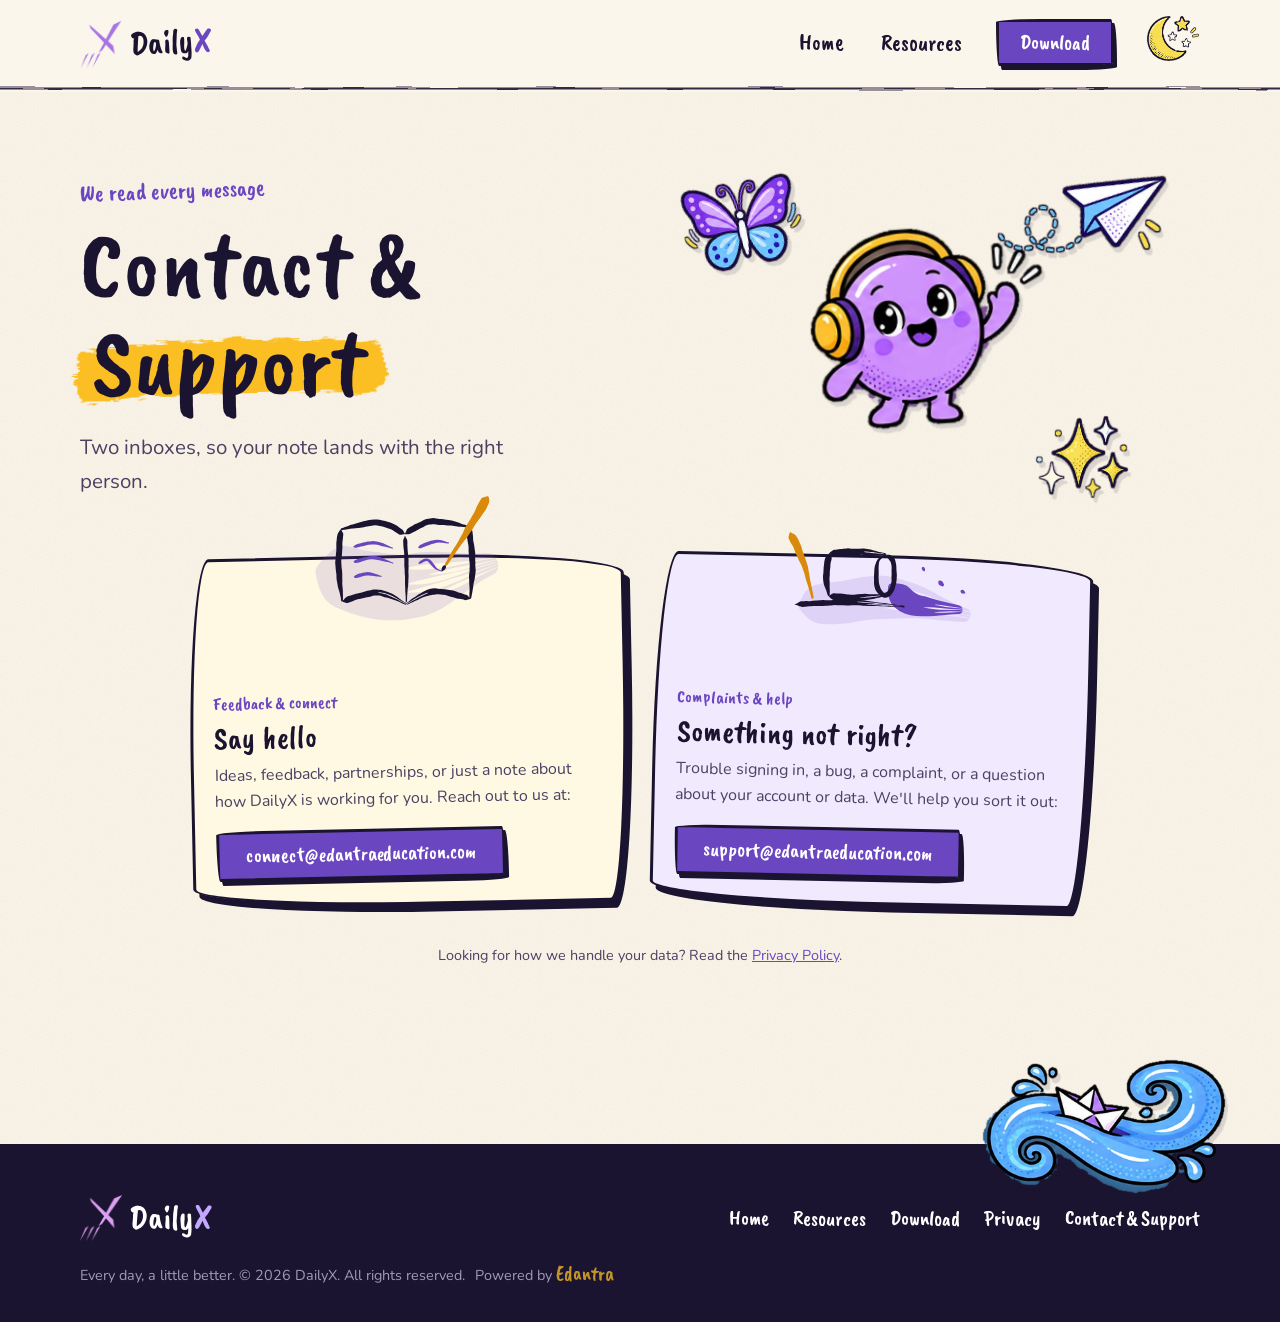
==== contact.html @ b2f6620f "Merge contact and support into one page, remove the email strip Add contact.html with feedback/conne" ====
<!DOCTYPE html>
<html lang="en">
<head>
  <meta charset="UTF-8" />
  <meta name="viewport" content="width=device-width, initial-scale=1.0" />
  <title>Contact &amp; Support | DailyX</title>
  <meta name="description" content="Reach the DailyX team: feedback and hellos at connect@edantraeducation.com, complaints and help at support@edantraeducation.com." />
  <link rel="canonical" href="https://dailyx.edantraeducation.com/contact.html" />
  <meta property="og:type" content="website" />
  <meta property="og:site_name" content="DailyX" />
  <meta property="og:title" content="Contact &amp; Support | DailyX" />
  <meta property="og:description" content="Reach the DailyX team: feedback and hellos at connect@edantraeducation.com, complaints and help at support@edantraeducation.com." />
  <meta property="og:url" content="https://dailyx.edantraeducation.com/contact.html" />
  <meta property="og:image" content="https://dailyx.edantraeducation.com/assets/art/girl.webp" />
  <meta name="theme-color" content="#6b46c1" />
  <link rel="icon" href="assets/favicon.png" />
  <link rel="preconnect" href="https://fonts.googleapis.com" />
  <link rel="preconnect" href="https://fonts.gstatic.com" crossorigin />
  <link href="https://fonts.googleapis.com/css2?family=Caveat+Brush&family=Nunito:wght@400;600;700;800&family=Poppins:wght@400;500;600;700&display=swap" rel="stylesheet" />
  <link rel="stylesheet" href="assets/site.css" />
  <script>document.documentElement.classList.add('js');try{if(localStorage.getItem('dailyx-theme')==='night')document.documentElement.setAttribute('data-theme','night')}catch(e){}</script>
</head>
<body data-paint>
  <header class="site-header">
    <div class="wrap">
      <a class="brand" href="index.html" aria-label="DailyX home"><img src="assets/logo-mark.png" alt="" /><span>Daily<b>X</b></span></a>
      <nav class="site-nav" aria-label="Main">
        <ul>
          <li><a href="index.html">Home</a></li>
          <li><a href="resources.html">Resources</a></li>
          <li><a class="btn small" href="download.html">Download</a></li>
        </ul>
      </nav>
    </div>
  </header>

  <main>
    <section class="page-hero" style="padding-bottom:1rem">
      <div class="wrap">
        <div class="copy">
          <span class="eyebrow">We read every message</span>
          <h1 class="paint in">Contact &amp; <span class="swash">Support</span></h1>
          <p class="lede" style="margin-top:1.2rem;max-width:40ch">Two inboxes, so your note lands with the right person.</p>
        </div>
        <div class="scene" aria-hidden="true" style="max-width:440px;aspect-ratio:1/0.72">
          <img class="sticker float" src="assets/art/mascot.webp" alt="" style="left:22%;top:14%;width:56%;--r:-4deg;--d:6s" />
          <img class="sticker float" src="assets/art/plane.webp" alt="" style="right:-4%;top:-4%;width:38%;--r:6deg;--d:7s;--delay:-2s" />
          <img class="sticker sway" src="assets/art/butterfly.webp" alt="" style="left:-4%;top:0%;width:28%;--r:-12deg;--d:3.2s" />
          <img class="sticker spin-slow" src="assets/art/sparkles.webp" alt="" style="right:4%;bottom:-2%;width:22%" />
        </div>
      </div>
    </section>

    <section class="section" style="padding-top:2.5rem">
      <div class="wrap">
        <div class="cards" style="grid-template-columns:repeat(2,minmax(0,1fr));max-width:900px;margin-inline:auto">
          <article class="card reveal" style="--tilt:-1.2deg;padding-top:8rem;margin-top:0">
            <div class="art-brush" data-brush="journal"></div>
            <span class="tag">Feedback &amp; connect</span>
            <h3>Say hello</h3>
            <p>Ideas, feedback, partnerships, or just a note about how DailyX is working for you. Reach out to us at:</p>
            <p style="margin-top:1rem"><a class="btn small" href="mailto:connect@edantraeducation.com">connect@edantraeducation.com</a></p>
          </article>
          <article class="card reveal" style="--tilt:1.2deg;--stagger:.1s;padding-top:8rem;margin-top:0">
            <div class="art-brush" data-brush="oops"></div>
            <span class="tag">Complaints &amp; help</span>
            <h3>Something not right?</h3>
            <p>Trouble signing in, a bug, a complaint, or a question about your account or data. We'll help you sort it out:</p>
            <p style="margin-top:1rem"><a class="btn small" href="mailto:support@edantraeducation.com">support@edantraeducation.com</a></p>
          </article>
        </div>
        <p class="sample" style="margin-top:2.4rem">Looking for how we handle your data? Read the <a href="privacy.html">Privacy Policy</a>.</p>
      </div>
    </section>
  </main>

  <footer class="site-footer" style="margin-top:5rem">
    <img class="sticker float" src="assets/art/river.webp" alt="" />
    <div class="wrap">
      <a class="brand" href="index.html" aria-label="DailyX home"><img src="assets/logo-mark.png" alt="" /><span>Daily<b>X</b></span></a>
      <nav aria-label="Footer">
        <a href="index.html">Home</a>
        <a href="resources.html">Resources</a>
        <a href="download.html">Download</a>
        <a href="privacy.html">Privacy</a>
        <a href="contact.html" aria-current="page">Contact &amp; Support</a>
      </nav>
      <small>Every day, a little better. &copy; 2026 DailyX. All rights reserved. <span class="powered">Powered by <a href="https://edantraeducation.com" target="_blank" rel="noopener">Edantra</a></span></small>
    </div>
  </footer>

  <script src="assets/brush.js"></script>
  <script src="assets/site.js"></script>
</body>
</html>
---- assets/site.css ----
/* DailyX — illustrated site styles */
:root {
  --paper: #fbf6ec;
  --paper-deep: #f3ead8;
  --card: #fffdf8;
  --ink: #1b1430;
  --text: #1b1430;
  --soft: #4a4263;
  --accent: #6b46c1;
  --tint: #f3ead8;
  --line: #1b1430;
  --purple: #6b46c1;
  --violet: #8b5cf6;
  --lilac: #dccdff;
  --amber: #fbbf24;
  --sky: #8fd0fb;
  --leaf: #8ed968;
  --brush: 'Caveat Brush', 'Segoe Print', 'Bradley Hand', cursive;
  --body: 'Nunito', system-ui, -apple-system, 'Segoe UI', sans-serif;
  --wobble: 255px 18px 225px 18px / 18px 225px 18px 255px;
  --wobble-2: 22px 210px 20px 235px / 215px 22px 240px 20px;
}

* { box-sizing: border-box; margin: 0; padding: 0; }
html { scroll-behavior: smooth; overflow-x: clip; }

body {
  font-family: var(--body);
  font-size: 1.0625rem;
  line-height: 1.65;
  color: var(--text);
  background-color: var(--paper);
  transition: background-color .5s ease, color .5s ease;
  /* paper grain */
  background-image: url("data:image/svg+xml,%3Csvg xmlns='http://www.w3.org/2000/svg' width='240' height='240'%3E%3Cfilter id='n'%3E%3CfeTurbulence type='fractalNoise' baseFrequency='.9' numOctaves='2' stitchTiles='stitch'/%3E%3CfeColorMatrix values='0 0 0 0 .35 0 0 0 0 .25 0 0 0 0 .1 0 0 0 .09 0'/%3E%3C/filter%3E%3Crect width='240' height='240' filter='url(%23n)'/%3E%3C/svg%3E");
  overflow-x: clip;
}

img, video { max-width: 100%; display: block; }
a { color: var(--accent); }

.wrap { width: min(1120px, 100% - 2.5rem); margin-inline: auto; }

/* ---------- brush lettering ---------- */
h1, h2, h3, .brush {
  font-family: var(--brush);
  font-weight: 400;
  line-height: 1.02;
  letter-spacing: 0.005em;
  color: var(--text);
}
h1 { font-size: clamp(3rem, 8.2vw, 6rem); }
h2 { font-size: clamp(2.3rem, 5.4vw, 3.9rem); }
h3 { font-size: clamp(1.6rem, 2.6vw, 2rem); line-height: 1.1; }

/* a painted swash behind a word */
.swash {
  position: relative;
  display: inline-block;
  white-space: nowrap;
  z-index: 0;
  padding: 0 0.12em;
}
.swash::before {
  content: '';
  position: absolute;
  z-index: -1;
  left: -0.14em; right: -0.14em;
  top: 0.16em; bottom: -0.04em;
  background: var(--swash, var(--amber));
  --m: url("data:image/svg+xml,%3Csvg xmlns='http://www.w3.org/2000/svg' viewBox='0 0 400 110' preserveAspectRatio='none'%3E%3Cfilter id='r' x='-5%25' y='-20%25' width='110%25' height='140%25'%3E%3CfeTurbulence type='fractalNoise' baseFrequency='.035 .22' numOctaves='3' seed='4'/%3E%3CfeDisplacementMap in='SourceGraphic' scale='15'/%3E%3C/filter%3E%3Cpath filter='url(%23r)' d='M16 30 C100 14 260 12 386 24 L392 50 L396 60 L384 90 C270 80 110 84 18 96 L8 62 L12 56Z'/%3E%3C/svg%3E");
  -webkit-mask: var(--m) center / 100% 100% no-repeat;
  mask: var(--m) center / 100% 100% no-repeat;
  transform: rotate(-1.2deg);
}
.swash.lilac { --swash: #cdb6ff; }
.swash.sky { --swash: var(--sky); }
.swash.leaf { --swash: var(--leaf); }

/* a painted underline */
.stroke {
  position: relative;
  display: inline-block;
  white-space: nowrap;
}
.stroke::after {
  content: '';
  position: absolute;
  left: -3%; right: -3%;
  bottom: -0.16em;
  height: 0.2em;
  background: var(--accent);
  -webkit-mask: url("data:image/svg+xml,%3Csvg xmlns='http://www.w3.org/2000/svg' viewBox='0 0 64 8' preserveAspectRatio='none'%3E%3Cpath fill-rule='evenodd' d='M2 4.4Q2 4.8 3 5.3Q3.9 5.8 5.2 6.2Q6.4 6.6 7.8 6.4Q9.2 6.1 10.8 6.1Q12.4 6.1 14.1 6.1Q15.7 6.2 17.3 6.1Q18.9 5.9 20.5 6Q22 6.1 23.3 6Q24.6 5.9 25.9 5.8Q27.3 5.7 28.7 5.9Q30.1 6.1 31.5 6.1Q32.9 6.2 34.3 6.3Q35.8 6.5 37.2 6.6Q38.6 6.8 39.9 6.7Q41.3 6.6 42.7 6.5Q44 6.4 45.5 6.2Q47 6.1 48.5 5.9Q50 5.6 51.5 5.5Q53 5.5 54.4 5.3Q55.8 5.1 57.1 5Q58.4 4.8 59.4 4.7Q60.5 4.6 61.3 4.5Q62.1 4.4 62 3.5Q61.9 2.7 61.1 2.8Q60.3 2.9 59.3 2.9Q58.2 3 56.9 3Q55.7 3.1 54.3 3.2Q52.9 3.3 51.4 3.2Q49.9 3.1 48.4 3.1Q46.9 3 45.5 2.9Q44 2.8 42.8 2.5Q41.5 2.3 40.2 2.2Q38.9 2.2 37.5 2.1Q36.1 2 34.7 1.8Q33.3 1.5 31.9 1.4Q30.5 1.4 29 1.1Q27.6 0.8 26.2 0.6Q24.8 0.4 23.4 0.5Q22 0.5 20.4 0.5Q18.8 0.5 17.1 0.7Q15.4 0.9 13.8 1.1Q12.1 1.3 10.5 1.3Q8.9 1.3 7.4 1.4Q6 1.5 4.8 2.1Q3.7 2.6 2.8 3.3Q2 4 2 4.4ZM33.2 3Q33.2 3.3 34.6 3.5Q36 3.7 37.4 3.8Q38.8 4 40.1 4.1Q41.4 4.3 42.7 4.3Q44 4.4 45.5 4.4Q46.9 4.4 48.4 4.3Q49.9 4.3 51.4 4.2Q52.9 4.1 54.3 4.1Q55.7 4 57 3.9Q58.3 3.8 59.3 3.8Q60.4 3.7 60.4 3.4Q60.4 3.2 59.3 3.3Q58.2 3.3 57 3.4Q55.7 3.5 54.3 3.6Q52.9 3.6 51.4 3.7Q49.9 3.7 48.4 3.7Q46.9 3.7 45.5 3.7Q44 3.6 42.7 3.5Q41.5 3.4 40.1 3.3Q38.8 3.2 37.4 3.1Q36 3 34.6 2.9Q33.2 2.8 33.2 3ZM30.2 4.5Q30.2 4.8 31.6 4.9Q33 5 34.4 5.2Q35.9 5.3 37.3 5.4Q38.7 5.5 40 5.6Q41.4 5.6 42.7 5.6Q44 5.6 45.5 5.5Q47 5.4 48.5 5.3Q50 5.2 51.5 5.1Q53 4.9 54.4 4.8Q55.8 4.7 57.1 4.6Q58.3 4.4 59.4 4.3Q60.4 4.2 60.4 4Q60.4 3.7 59.3 3.8Q58.3 3.9 57 4.1Q55.8 4.2 54.4 4.3Q52.9 4.4 51.5 4.6Q50 4.7 48.5 4.7Q46.9 4.8 45.5 4.8Q44 4.8 42.7 4.8Q41.4 4.8 40.1 4.7Q38.7 4.7 37.3 4.6Q35.9 4.5 34.5 4.5Q33.1 4.4 31.7 4.3Q30.2 4.3 30.2 4.5Z'/%3E%3C/svg%3E") center / 100% 100% no-repeat;
  mask: url("data:image/svg+xml,%3Csvg xmlns='http://www.w3.org/2000/svg' viewBox='0 0 64 8' preserveAspectRatio='none'%3E%3Cpath fill-rule='evenodd' d='M2 4.4Q2 4.8 3 5.3Q3.9 5.8 5.2 6.2Q6.4 6.6 7.8 6.4Q9.2 6.1 10.8 6.1Q12.4 6.1 14.1 6.1Q15.7 6.2 17.3 6.1Q18.9 5.9 20.5 6Q22 6.1 23.3 6Q24.6 5.9 25.9 5.8Q27.3 5.7 28.7 5.9Q30.1 6.1 31.5 6.1Q32.9 6.2 34.3 6.3Q35.8 6.5 37.2 6.6Q38.6 6.8 39.9 6.7Q41.3 6.6 42.7 6.5Q44 6.4 45.5 6.2Q47 6.1 48.5 5.9Q50 5.6 51.5 5.5Q53 5.5 54.4 5.3Q55.8 5.1 57.1 5Q58.4 4.8 59.4 4.7Q60.5 4.6 61.3 4.5Q62.1 4.4 62 3.5Q61.9 2.7 61.1 2.8Q60.3 2.9 59.3 2.9Q58.2 3 56.9 3Q55.7 3.1 54.3 3.2Q52.9 3.3 51.4 3.2Q49.9 3.1 48.4 3.1Q46.9 3 45.5 2.9Q44 2.8 42.8 2.5Q41.5 2.3 40.2 2.2Q38.9 2.2 37.5 2.1Q36.1 2 34.7 1.8Q33.3 1.5 31.9 1.4Q30.5 1.4 29 1.1Q27.6 0.8 26.2 0.6Q24.8 0.4 23.4 0.5Q22 0.5 20.4 0.5Q18.8 0.5 17.1 0.7Q15.4 0.9 13.8 1.1Q12.1 1.3 10.5 1.3Q8.9 1.3 7.4 1.4Q6 1.5 4.8 2.1Q3.7 2.6 2.8 3.3Q2 4 2 4.4ZM33.2 3Q33.2 3.3 34.6 3.5Q36 3.7 37.4 3.8Q38.8 4 40.1 4.1Q41.4 4.3 42.7 4.3Q44 4.4 45.5 4.4Q46.9 4.4 48.4 4.3Q49.9 4.3 51.4 4.2Q52.9 4.1 54.3 4.1Q55.7 4 57 3.9Q58.3 3.8 59.3 3.8Q60.4 3.7 60.4 3.4Q60.4 3.2 59.3 3.3Q58.2 3.3 57 3.4Q55.7 3.5 54.3 3.6Q52.9 3.6 51.4 3.7Q49.9 3.7 48.4 3.7Q46.9 3.7 45.5 3.7Q44 3.6 42.7 3.5Q41.5 3.4 40.1 3.3Q38.8 3.2 37.4 3.1Q36 3 34.6 2.9Q33.2 2.8 33.2 3ZM30.2 4.5Q30.2 4.8 31.6 4.9Q33 5 34.4 5.2Q35.9 5.3 37.3 5.4Q38.7 5.5 40 5.6Q41.4 5.6 42.7 5.6Q44 5.6 45.5 5.5Q47 5.4 48.5 5.3Q50 5.2 51.5 5.1Q53 4.9 54.4 4.8Q55.8 4.7 57.1 4.6Q58.3 4.4 59.4 4.3Q60.4 4.2 60.4 4Q60.4 3.7 59.3 3.8Q58.3 3.9 57 4.1Q55.8 4.2 54.4 4.3Q52.9 4.4 51.5 4.6Q50 4.7 48.5 4.7Q46.9 4.8 45.5 4.8Q44 4.8 42.7 4.8Q41.4 4.8 40.1 4.7Q38.7 4.7 37.3 4.6Q35.9 4.5 34.5 4.5Q33.1 4.4 31.7 4.3Q30.2 4.3 30.2 4.5Z'/%3E%3C/svg%3E") center / 100% 100% no-repeat;
}

.eyebrow {
  font-family: var(--brush);
  font-size: 1.45rem;
  color: var(--accent);
  display: inline-block;
  transform: rotate(-2deg);
  margin-bottom: 0.35rem;
}
.lede { font-size: clamp(1.1rem, 1.6vw, 1.3rem); color: var(--soft); max-width: 34ch; }

/* ---------- header ---------- */
.site-header {
  position: sticky; top: 0; z-index: 50;
  background: color-mix(in srgb, var(--paper) 88%, transparent);
  backdrop-filter: blur(8px);
  -webkit-backdrop-filter: blur(8px);
}
.site-header .wrap {
  display: flex; align-items: center; justify-content: space-between;
  padding-block: 0.7rem;
  gap: 1rem;
}
.site-header::after {
  content: ''; display: block; height: 7px;
  background: var(--line);
  -webkit-mask: url("data:image/svg+xml,%3Csvg xmlns='http://www.w3.org/2000/svg' viewBox='0 0 1200 14' preserveAspectRatio='none'%3E%3Cfilter id='r' x='0' y='-100%25' width='100%25' height='300%25'%3E%3CfeTurbulence type='fractalNoise' baseFrequency='.02 .4' numOctaves='2' seed='3'/%3E%3CfeDisplacementMap in='SourceGraphic' scale='6'/%3E%3C/filter%3E%3Cpath filter='url(%23r)' fill='%231b1430' d='M0 5 H1200 V9 H0Z'/%3E%3C/svg%3E") center / 100% 100% no-repeat;
  mask: url("data:image/svg+xml,%3Csvg xmlns='http://www.w3.org/2000/svg' viewBox='0 0 1200 14' preserveAspectRatio='none'%3E%3Cfilter id='r' x='0' y='-100%25' width='100%25' height='300%25'%3E%3CfeTurbulence type='fractalNoise' baseFrequency='.02 .4' numOctaves='2' seed='3'/%3E%3CfeDisplacementMap in='SourceGraphic' scale='6'/%3E%3C/filter%3E%3Cpath filter='url(%23r)' fill='%231b1430' d='M0 5 H1200 V9 H0Z'/%3E%3C/svg%3E") center / 100% 100% no-repeat;
  opacity: .9;
}
.logo-link { display: inline-block; transform: rotate(-2deg); transition: transform .25s; }
.logo-link:hover { transform: rotate(1deg) scale(1.04); }
.logo { height: 46px; width: auto; border: 2.5px solid var(--ink); border-radius: 14px; box-shadow: 3px 3px 0 var(--ink); background: #fff; }
.site-nav ul { list-style: none; display: flex; align-items: center; gap: clamp(0.9rem, 3vw, 2rem); }
.site-nav a {
  font-family: var(--brush); font-size: 1.45rem; color: var(--text); text-decoration: none;
  position: relative; padding: 0 0.1em;
}
.site-nav a.btn { color: #fff; padding: 0.45em 1em 0.5em; }
.site-nav a:not(.btn)::after {
  content: ''; position: absolute; left: 0; right: 0; bottom: -4px; height: 6px;
  background: var(--amber); border-radius: var(--wobble);
  transform: scaleX(0); transform-origin: left; transition: transform .25s ease;
}
.site-nav a:not(.btn):hover::after, .site-nav a[aria-current]::after { transform: scaleX(1); }

/* ---------- buttons ---------- */
.btn {
  display: inline-flex; align-items: center; gap: 0.5em;
  font-family: var(--brush); font-size: 1.6rem; line-height: 1;
  color: #fff; background: var(--purple);
  padding: 0.55em 1.25em 0.6em;
  border: 3px solid var(--ink);
  border-radius: var(--wobble);
  box-shadow: 5px 6px 0 var(--ink);
  text-decoration: none; cursor: pointer;
  transition: transform .15s ease, box-shadow .15s ease, background .2s;
}
.btn:hover { transform: translate(-2px, -3px) rotate(-1deg); box-shadow: 8px 10px 0 var(--ink); background: var(--violet); }
.btn:active { transform: translate(3px, 4px); box-shadow: 1px 1px 0 var(--ink); }
.btn.small { font-size: 1.3rem; box-shadow: 3px 4px 0 var(--ink); }
.btn.amber { background: var(--amber); color: var(--ink); }
.btn.amber:hover { background: #ffd052; }
.btn.ghost { background: var(--card); color: var(--ink); }
.btn.ghost:hover { background: var(--lilac); }
:focus-visible { outline: 3px dashed var(--purple); outline-offset: 4px; }

/* ---------- stickers ---------- */
.sticker {
  position: absolute;
  height: auto;
  pointer-events: none;
  user-select: none;
  filter: drop-shadow(3px 5px 0 rgba(27, 20, 48, .13));
  rotate: var(--r, 0deg);
}
.float { animation: float var(--d, 6s) ease-in-out var(--delay, 0s) infinite; }
.sway { animation: sway var(--d, 5s) ease-in-out var(--delay, 0s) infinite; transform-origin: 50% 100%; }
.drift { animation: drift var(--d, 9s) ease-in-out var(--delay, 0s) infinite; }
.spin-slow { animation: twinkle var(--d, 3.5s) ease-in-out var(--delay, 0s) infinite; }
@keyframes float { 0%, 100% { transform: translateY(0); } 50% { transform: translateY(-14px); } }
@keyframes sway { 0%, 100% { transform: rotate(-3deg); } 50% { transform: rotate(3deg); } }
@keyframes drift { 0%, 100% { transform: translate(0, 0); } 50% { transform: translate(18px, -8px); } }
@keyframes twinkle { 0%, 100% { transform: scale(1) rotate(0); } 50% { transform: scale(1.09) rotate(6deg); } }

/* ---------- hero ---------- */
.hero { padding: clamp(2rem, 6vw, 4.5rem) 0 clamp(2.5rem, 6vw, 5rem); position: relative; }
.hero .wrap { display: grid; grid-template-columns: 1.02fr 1fr; align-items: center; gap: 1.5rem; }
.hero h1 { margin-bottom: 1.1rem; }
.hero .lede { margin-bottom: 1.9rem; }
.hero-actions { display: flex; flex-wrap: wrap; gap: 1rem 1.2rem; align-items: center; }
.scene { position: relative; aspect-ratio: 1 / 0.94; width: 100%; max-width: 580px; margin-inline: auto; }
.scene .blob {
  position: absolute; inset: 9% 6% 8% 8%;
  background: var(--lilac);
  border: 3px solid var(--ink);
  border-radius: 58% 42% 55% 45% / 48% 56% 44% 52%;
  box-shadow: 8px 10px 0 var(--ink);
  rotate: -4deg;
}
.scene .blob::after {
  content: ''; position: absolute; inset: 0; border-radius: inherit;
  background-image: radial-gradient(rgba(107, 70, 193, .32) 1.6px, transparent 1.8px);
  background-size: 13px 13px;
  -webkit-mask-image: linear-gradient(135deg, transparent 45%, #000 100%);
  mask-image: linear-gradient(135deg, transparent 45%, #000 100%);
}

/* ---------- sections ---------- */
section { position: relative; }
.section { padding: clamp(3rem, 8vw, 6rem) 0; }
.section-head { text-align: center; margin-bottom: clamp(2rem, 5vw, 3.5rem); position: relative; }
.section-head p { color: var(--soft); max-width: 46ch; margin: 1rem auto 0; }

.tint { background: var(--tint); transition: background-color .5s ease; }
.torn-top, .torn-bottom { position: relative; }
.torn-top::before, .torn-bottom::after {
  content: ''; position: absolute; left: 0; right: 0; height: 26px; z-index: 2;
  background: var(--paper); transition: background-color .5s ease;
  -webkit-mask: url("data:image/svg+xml,%3Csvg xmlns='http://www.w3.org/2000/svg' viewBox='0 0 1200 26' preserveAspectRatio='none'%3E%3Cpath fill='%23fbf6ec' d='M0 0H1200V10C1150 22 1100 4 1040 14C980 24 930 6 870 13C800 22 760 5 690 15C620 25 570 7 500 14C430 22 380 4 310 13C240 23 190 8 120 15C70 20 30 9 0 14Z'/%3E%3C/svg%3E") center / 100% 100% no-repeat;
  mask: url("data:image/svg+xml,%3Csvg xmlns='http://www.w3.org/2000/svg' viewBox='0 0 1200 26' preserveAspectRatio='none'%3E%3Cpath fill='%23fbf6ec' d='M0 0H1200V10C1150 22 1100 4 1040 14C980 24 930 6 870 13C800 22 760 5 690 15C620 25 570 7 500 14C430 22 380 4 310 13C240 23 190 8 120 15C70 20 30 9 0 14Z'/%3E%3C/svg%3E") center / 100% 100% no-repeat;
}
.torn-top::before { top: -1px; }
.torn-bottom::after { bottom: -1px; transform: scaleY(-1); }

/* ---------- feature cards ---------- */
.cards { display: grid; grid-template-columns: repeat(4, 1fr); gap: 1.6rem; }
.card {
  background: var(--card);
  border: 3px solid var(--ink);
  border-radius: var(--wobble-2);
  box-shadow: 6px 7px 0 var(--ink);
  padding: 5.4rem 1.3rem 1.5rem;
  position: relative;
  margin-top: 4rem;
  rotate: var(--tilt, 0deg);
  transition: transform .25s ease, box-shadow .25s ease;
}
.card:hover { transform: translateY(-6px) rotate(calc(var(--tilt, 0deg) * -1)); box-shadow: 9px 12px 0 var(--ink); }
.card img.art {
  position: absolute; left: 50%; top: 0;
  width: min(170px, 72%); translate: -50% -48%;
  filter: drop-shadow(3px 5px 0 rgba(27, 20, 48, .14));
  transition: transform .3s cubic-bezier(.3, 1.6, .5, 1);
}
.card:hover img.art { transform: scale(1.1) rotate(-5deg); }
.card h3 { margin-bottom: 0.45rem; }
.card p { color: var(--soft); font-size: 1rem; }
.card:nth-child(1) { background: #fff8e3; }
.card:nth-child(2) { background: #f1eaff; }
.card:nth-child(3) { background: #e9f6ff; }
.card:nth-child(4) { background: #ecf9e4; }

/* ---------- taped frames ---------- */
.frame {
  position: relative;
  background: #fff;
  border: 3px solid var(--ink);
  border-radius: 18px 26px 16px 24px / 24px 16px 26px 18px;
  box-shadow: 8px 9px 0 var(--ink);
  padding: clamp(0.5rem, 1.5vw, 1rem);
}
.frame > img, .frame > video { width: 100%; border-radius: 10px; }
.tape {
  position: absolute; width: 120px; height: 34px; z-index: 3;
  background: rgba(251, 191, 36, .78);
  border-left: 2px dashed rgba(27, 20, 48, .25); border-right: 2px dashed rgba(27, 20, 48, .25);
  top: -18px; left: 50%; translate: -50% 0; rotate: -3deg;
}
.tape.left { left: 8%; translate: 0; rotate: -9deg; }
.tape.right { left: auto; right: 8%; translate: 0; rotate: 7deg; background: rgba(139, 92, 246, .55); }

/* ---------- tabs ---------- */
.tabs { display: flex; justify-content: center; flex-wrap: wrap; gap: 0.9rem 1.1rem; margin-bottom: 2.2rem; }
.tab-button {
  font-family: var(--brush); font-size: 1.5rem; line-height: 1; color: var(--ink);
  background: var(--card); border: 3px solid var(--ink); border-radius: var(--wobble);
  padding: 0.45em 1.1em 0.5em; cursor: pointer; box-shadow: 3px 4px 0 var(--ink);
  transition: transform .15s, background .2s, box-shadow .15s;
}
.tab-button:hover { transform: translateY(-2px) rotate(-1.5deg); }
.tab-button.active { background: var(--amber); transform: rotate(-2deg); box-shadow: 5px 6px 0 var(--ink); }
.tab-image { display: none; }
.tab-image.active { display: block; animation: pop .45s cubic-bezier(.3, 1.4, .5, 1); }
@keyframes pop { from { opacity: 0; transform: scale(.96) rotate(-1deg); } to { opacity: 1; transform: none; } }

/* ---------- a day ---------- */
.day { display: grid; grid-template-columns: repeat(3, 1fr); gap: 2rem; position: relative; }
.day::before {
  content: ''; position: absolute; left: 8%; right: 8%; top: 92px; height: 0;
  border-top: 4px dashed var(--ink); opacity: .28;
}
.moment { text-align: center; position: relative; }
.moment .pic { z-index: 1; height: 190px; display: flex; align-items: center; justify-content: center; margin-bottom: 0.8rem; position: relative; }
.moment .pic img { max-height: 100%; width: auto; filter: drop-shadow(3px 5px 0 rgba(27, 20, 48, .14)); }
.moment .pic img.side { position: absolute; width: 34%; right: 2%; bottom: -4%; }
.moment .when { font-family: var(--brush); font-size: 1.3rem; color: var(--accent); }
.moment p { color: var(--soft); max-width: 28ch; margin: 0.4rem auto 0; }

/* ---------- video ---------- */
.split { display: grid; grid-template-columns: 1fr 1.15fr; gap: clamp(1.5rem, 5vw, 4rem); align-items: center; }
.split p { color: var(--soft); margin-top: 1rem; max-width: 40ch; }

/* ---------- call to action ---------- */
.cta {
  background: var(--purple); color: #fff; text-align: center;
  padding: clamp(4rem, 10vw, 7rem) 0 clamp(5rem, 11vw, 8rem);
  overflow: hidden;
}
.cta h2 { color: #fff; }
.cta p { color: #e8defF; margin: 1rem auto 2rem; max-width: 40ch; font-size: 1.15rem; }
.cta .swash { color: var(--ink); }
.cta .dots {
  position: absolute; inset: 0;
  background-image: radial-gradient(rgba(255, 255, 255, .16) 2px, transparent 2.2px);
  background-size: 22px 22px;
  -webkit-mask-image: radial-gradient(ellipse at 50% 120%, #000 10%, transparent 70%);
  mask-image: radial-gradient(ellipse at 50% 120%, #000 10%, transparent 70%);
}
.cta .wrap { position: relative; z-index: 1; }

/* ---------- footer ---------- */
.site-footer { background: var(--ink); color: #cfc6e6; padding: 3.2rem 0 2rem; position: relative; }
.site-footer .wrap { display: flex; flex-wrap: wrap; align-items: center; justify-content: space-between; gap: 1rem 2rem; }
.site-footer .brush { color: #fff; font-size: 2rem; }
.site-footer nav { display: flex; gap: 1.5rem; }
.site-footer a { color: #fff; font-family: var(--brush); font-size: 1.3rem; text-decoration: none; }
.site-footer a:hover { color: var(--amber); }
.site-footer small { display: block; width: 100%; font-size: 0.9rem; opacity: .75; }
.site-footer .sticker { width: clamp(150px, 20vw, 250px); right: 4%; top: 0; translate: 0 -62%; }

/* ---------- download page ---------- */
.page-hero { padding: clamp(2.5rem, 7vw, 5rem) 0 clamp(3rem, 8vw, 6rem); }
.page-hero .wrap { display: grid; grid-template-columns: 1fr 1fr; gap: 2rem; align-items: center; }
.steps { list-style: none; display: grid; grid-template-columns: repeat(3, 1fr); gap: 1.6rem; counter-reset: s; }
.steps li {
  counter-increment: s; position: relative; background: var(--card);
  border: 3px solid var(--ink); border-radius: var(--wobble-2); box-shadow: 5px 6px 0 var(--ink);
  padding: 2.2rem 1.3rem 1.4rem;
}
.steps li::before {
  content: counter(s); position: absolute; top: -1.3rem; left: 1rem;
  font-family: var(--brush); font-size: 1.9rem; line-height: 2.6rem; width: 2.6rem; text-align: center;
  background: var(--amber); border: 3px solid var(--ink); border-radius: 50% 46% 52% 48%; rotate: -6deg;
}
.steps p { color: var(--soft); font-size: 1rem; margin-top: 0.3rem; }
.photo { border-radius: 50% 46% 52% 48% / 48% 52% 46% 50%; border: 3px solid var(--ink); box-shadow: 8px 9px 0 var(--ink); background: #fff; }

/* ---------- resources / blog ---------- */
.posts { display: grid; grid-template-columns: repeat(auto-fill, minmax(290px, 1fr)); gap: 2.2rem; }
.post {
  display: flex; flex-direction: column; background: var(--card); color: inherit; text-decoration: none;
  border: 3px solid var(--ink); border-radius: 18px 26px 16px 24px / 24px 16px 26px 18px;
  box-shadow: 6px 7px 0 var(--ink); overflow: hidden; rotate: var(--tilt, 0deg);
  transition: transform .25s, box-shadow .25s;
}
.post:hover { transform: translateY(-6px) rotate(calc(var(--tilt, 0deg) * -1)); box-shadow: 10px 12px 0 var(--ink); }
.post .thumb { height: 200px; width: 100%; object-fit: cover; border-bottom: 3px solid var(--ink); background: #fff; }
.post .thumb.contain { object-fit: contain; padding: 1.5rem; }
.post .body { padding: 1.2rem 1.3rem 1.4rem; display: flex; flex-direction: column; gap: 0.6rem; flex: 1; }
.post p { color: var(--soft); font-size: 1rem; }
.post .more { font-family: var(--brush); font-size: 1.35rem; color: var(--accent); margin-top: auto; }
.quote {
  font-family: var(--brush); font-size: clamp(1.7rem, 3.4vw, 2.5rem); line-height: 1.15; text-align: center;
  max-width: 22ch; margin: 0 auto; position: relative;
}

.article { max-width: 780px; margin: clamp(2.5rem, 6vw, 4rem) auto; position: relative; }
.article .frame { padding: 0; overflow: hidden; }
.article .blog-image { width: 100%; max-height: 380px; object-fit: cover; border-bottom: 3px solid var(--ink); border-radius: 0; }
.article .blog-image.contain { object-fit: contain; padding: 2rem; max-height: 260px; }
.article .blog-header { padding: 2rem clamp(1.2rem, 4vw, 2.6rem) 0.5rem; }
.article .blog-header h2, .article .blog-header h1 { font-size: clamp(2rem, 4.6vw, 3.1rem); }
.article .blog-body { padding: 1rem clamp(1.2rem, 4vw, 2.6rem) 2.4rem; }
.article .blog-body p, .article .blog-body ul, .article .blog-body ol { margin-bottom: 1.3rem; }
.article .blog-body ul, .article .blog-body ol { padding-left: 1.3rem; }
.article .blog-body li { margin-bottom: 0.5rem; }
.article .blog-body li::marker { color: var(--purple); }
.article .blog-body h3 { margin: 1.8rem 0 0.6rem; }
.back { font-family: var(--brush); font-size: 1.4rem; text-decoration: none; display: inline-block; margin-bottom: 1.2rem; }
.back:hover { transform: translateX(-4px); }

/* ---------- reveal on scroll ---------- */
.js .reveal { opacity: 0; translate: 0 28px; transition: opacity .7s ease, translate .7s cubic-bezier(.2, .9, .3, 1.2); transition-delay: var(--stagger, 0s); }
.js .reveal.in { opacity: 1; translate: 0 0; }

/* ---------- responsive ---------- */
@media (max-width: 960px) {
  .cards { grid-template-columns: repeat(2, 1fr); }
  .hero .wrap, .page-hero .wrap, .split { grid-template-columns: 1fr; }
  .hero-copy, .page-hero .copy { text-align: center; }
  .hero .lede, .page-hero .lede { margin-inline: auto; }
  .hero-actions { justify-content: center; }
  .split p { margin-inline: auto; }
  .split > div:first-child { text-align: center; }
  .deco-hide { display: none; }
}
@media (max-width: 640px) {
  .cards, .day, .steps { grid-template-columns: 1fr; }
  .day::before { display: none; }
  .logo { height: 38px; }
  .site-nav a { font-size: 1.25rem; }
  .site-nav .btn { display: none; }
  .card { rotate: 0deg; }
  .site-footer .wrap { justify-content: center; text-align: center; }
  .site-footer nav { justify-content: center; width: 100%; }
}
@media (prefers-reduced-motion: reduce) {
  *, *::before, *::after { animation: none !important; transition: none !important; }
  .js .reveal { opacity: 1; translate: 0 0; }
  html { scroll-behavior: auto; }
}

/* =====================================================================
   Night mode — flip the sun for the moon
   ===================================================================== */
[data-theme='night'] {
  --paper: #1d1638;
  --tint: #251c4a;
  --text: #f6f0ff;
  --soft: #cbbfe6;
  --accent: #c2a8ff;
  --line: #f6f0ff;
  --ink: #0b0719;
}
[data-theme='night'] body {
  background-image:
    radial-gradient(1.6px 1.6px at 12% 18%, #fff 50%, transparent 52%),
    radial-gradient(1.2px 1.2px at 78% 9%, #ffe9a8 50%, transparent 52%),
    radial-gradient(1.4px 1.4px at 42% 62%, #fff 50%, transparent 52%),
    radial-gradient(1px 1px at 91% 48%, #d9c8ff 50%, transparent 52%),
    radial-gradient(1.3px 1.3px at 27% 86%, #fff 50%, transparent 52%),
    radial-gradient(1px 1px at 63% 33%, #ffe9a8 50%, transparent 52%);
  background-size: 420px 380px, 510px 430px, 380px 460px, 460px 520px, 540px 410px, 330px 350px;
}
/* light paper surfaces keep their dark ink text */
.card, .frame, .steps li, .post, .tab-button, .btn.ghost, .toast, .missed, .mood-pick button {
  --text: #1b1430; --soft: #4a4263; --accent: #6b46c1; color: var(--text);
}
[data-theme='night'] .site-header { background: color-mix(in srgb, var(--paper) 86%, transparent); }
[data-theme='night'] .scene .blob { background: #3b2a7a; }
[data-theme='night'] .sticker, [data-theme='night'] .card img.art, [data-theme='night'] .moment .pic img {
  filter: drop-shadow(0 0 14px rgba(194, 168, 255, .28));
}
[data-theme='night'] .site-footer { background: #0b0719; }

.theme-toggle {
  width: 54px; height: 54px; padding: 0; border: 0; background: none; cursor: pointer; position: relative;
  transition: transform .3s cubic-bezier(.3, 1.6, .5, 1);
}
.theme-toggle:hover { transform: rotate(-12deg) scale(1.12); }
.theme-toggle img { position: absolute; inset: 0; width: 100%; height: 100%; object-fit: contain; transition: opacity .35s, transform .5s cubic-bezier(.3, 1.5, .5, 1); }
.theme-toggle .to-day { opacity: 0; transform: rotate(-90deg) scale(.4); }
[data-theme='night'] .theme-toggle .to-night { opacity: 0; transform: rotate(90deg) scale(.4); }
[data-theme='night'] .theme-toggle .to-day { opacity: 1; transform: none; }

/* =====================================================================
   Painted bits
   ===================================================================== */
/* reading progress: a brush stroke across the top */
.progress {
  position: fixed; left: 0; top: 0; height: 7px; width: 100%; z-index: 60; pointer-events: none;
  background: linear-gradient(90deg, var(--amber), var(--violet), var(--sky));
  transform-origin: 0 50%; transform: scaleX(var(--p, 0));
  border-radius: 0 8px 12px 0 / 0 6px 9px 0;
}
/* pointer paint trail */
#paint { position: fixed; inset: 0; width: 100%; height: 100%; z-index: 40; pointer-events: none; mix-blend-mode: multiply; }
[data-theme='night'] #paint { mix-blend-mode: screen; }

/* headings get painted in */
.js .paint { clip-path: inset(-20% 102% -30% -4%); }
.js .in .paint, .js .paint.in { clip-path: inset(-20% -6% -30% -4%); transition: clip-path 1s cubic-bezier(.65, 0, .25, 1) var(--paint-delay, .05s); }
.js .paint .swash::before, .js .paint .stroke::after { scale: 0 1; transform-origin: 0 50%; }
.js .in .paint .swash::before, .js .paint.in .swash::before,
.js .in .paint .stroke::after, .js .paint.in .stroke::after { scale: 1 1; transition: scale .6s cubic-bezier(.3, 1, .4, 1) calc(var(--paint-delay, .05s) + .55s); }

/* draggable stickers */
.grab { pointer-events: auto; cursor: grab; touch-action: none; transition: scale .2s; }
.grab:hover { scale: 1.06; }
.grab.held { cursor: grabbing; scale: 1.14; animation-play-state: paused; z-index: 5; filter: drop-shadow(10px 16px 0 rgba(27, 20, 48, .18)); }
.hint {
  position: absolute; right: 2%; bottom: -9%; font-family: var(--brush); font-size: 1.25rem; color: var(--accent); rotate: -4deg;
  pointer-events: none; white-space: nowrap;
}

/* burst particles */
.bit { position: fixed; z-index: 70; pointer-events: none; width: 34px; height: 34px; margin: -17px 0 0 -17px; background: center / contain no-repeat; will-change: transform, opacity; }

/* =====================================================================
   Marquee ribbon
   ===================================================================== */
.ribbon {
  background: var(--amber); color: #1b1430; border-block: 3px solid var(--ink);
  rotate: -1.6deg; margin: 2.2rem -2rem; overflow: hidden; position: relative; z-index: 3;
  box-shadow: 0 7px 0 var(--ink);
}
.ribbon.violet { background: var(--violet); color: #fff; rotate: 1.4deg; }
.ribbon .track { display: flex; width: max-content; animation: slide 36s linear infinite; }
.ribbon.violet .track { animation-direction: reverse; }
.ribbon:hover .track { animation-play-state: paused; }
.ribbon .set { display: flex; align-items: center; gap: 1.6rem; padding: 0.5rem 0.8rem; flex-shrink: 0; }
.ribbon span { font-family: var(--brush); font-size: clamp(1.7rem, 3.4vw, 2.5rem); line-height: 1; white-space: nowrap; }
.ribbon img { height: clamp(44px, 6vw, 64px); width: auto; }
@keyframes slide { to { transform: translateX(-50%); } }

@media (max-width: 960px) {
  .hint { display: none; }
}
@media (max-width: 640px) {
  .theme-toggle { width: 44px; height: 44px; }
  .site-nav ul { gap: 0.7rem; }
}
@media (prefers-reduced-motion: reduce) {
  .js .paint { clip-path: none; }
  .js .paint .swash::before, .js .paint .stroke::after { scale: 1 1; }
  #paint { display: none; }
}

/* soft cross-fade between pages */
@view-transition { navigation: auto; }

/* =====================================================================
   Brand: the X mark beside the name
   ===================================================================== */
.brand { display: inline-flex; align-items: center; gap: 0.45rem; text-decoration: none; color: var(--text); rotate: -2deg; transition: rotate .25s, scale .25s; }
.brand:hover { rotate: 1deg; scale: 1.05; }
.brand img { height: 46px; width: auto; }
.brand span { font-family: var(--brush); font-size: 2.2rem; line-height: 1; }
.brand b { font-weight: 400; color: var(--accent); }
[data-theme='night'] .brand img { filter: brightness(1.35) saturate(.85); }
.site-footer .brand { color: #fff; rotate: 0deg; }
.site-footer .brand img { filter: brightness(1.35) saturate(.85); }
.site-footer .brand b { color: #c2a8ff; }

/* =====================================================================
   The app's own brush drawings
   ===================================================================== */
.bx { display: block; width: 100%; height: auto; overflow: visible; }
.bx path { fill-rule: evenodd; }
.bx .ink { fill: var(--text); }
.bx .primary { fill: var(--accent); }
.bx .green { fill: #2f9e63; }
.bx .amber { fill: #d98a0b; }
.bx .wash { fill: var(--accent); opacity: .14; }
[data-theme='night'] .bx .green { fill: #4cc38a; }
[data-theme='night'] .bx .amber { fill: #e8a93a; }
.card .bx .green, .phone .bx .green { fill: #2f9e63; }
/* painted in, one stroke after another */
.js .bx.paint-strokes path { opacity: 0; transform: translateY(5px); }
.js .bx.paint-strokes.in path { opacity: 1; transform: none; transition: opacity .45s ease calc(var(--i) * 90ms), transform .45s ease calc(var(--i) * 90ms); }
.js .bx.paint-strokes.in path.wash { opacity: .14; }

.card .art-brush { position: absolute; left: 50%; top: 0; width: min(240px, 86%); translate: -50% -50%; transition: transform .3s cubic-bezier(.3, 1.6, .5, 1); }
.card:hover .art-brush { transform: scale(1.08) rotate(-4deg); }
.cards.six { grid-template-columns: repeat(3, 1fr); row-gap: 1rem; }
.cards.six .card:nth-child(5) { background: #fff8e3; }
.cards.six .card:nth-child(6) { background: #f1eaff; }
.card .tag { font-family: var(--brush); font-size: 1.1rem; color: var(--accent); display: block; margin-bottom: 0.1rem; }

/* =====================================================================
   Try it — a small working DailyX in a phone
   ===================================================================== */
.try { display: grid; grid-template-columns: 1fr auto 1fr; gap: clamp(1rem, 3vw, 3rem); align-items: center; }
.callouts { display: grid; gap: 2.4rem; }
.callout { max-width: 26ch; position: relative; }
.callouts.left { justify-items: end; text-align: right; }
.callout h3 { margin-bottom: 0.3rem; }
.callout p { color: var(--soft); font-size: 1rem; }
.callout .n { font-family: var(--brush); color: var(--accent); font-size: 1.2rem; }

.phone {
  --p: #6b46c1; --pl: #9f7aea; --t: #1c1c28; --t2: #6e6e80; --bg: #ffffff; --sf: #ffffff; --hv: #f4f4f7; --bd: #e6e6ec; --gr: #2f9e63; --am: #d98a0b;
  --text: var(--t); --accent: var(--p);
  width: 330px; height: 660px; flex: none; position: relative; overflow: hidden;
  background: var(--bg); color: var(--t);
  border: 4px solid var(--ink); border-radius: 44px; box-shadow: 10px 12px 0 var(--ink);
  font-family: 'Poppins', var(--body); font-size: 14px; line-height: 20px;
  display: flex; flex-direction: column; rotate: -1.2deg;
}
[data-theme='night'] .phone {
  --p: #a78bfa; --pl: #c4b5fd; --t: #ececf1; --t2: #a0a0ae; --bg: #121217; --sf: #1b1b22; --hv: #25252e; --bd: #30303b; --gr: #4cc38a; --am: #e8a93a;
  box-shadow: 10px 12px 0 #0b0719, 0 0 60px rgba(167, 139, 250, .25);
}
.phone .bx .green { fill: var(--gr); }
.phone .bx .amber { fill: var(--am); }
.phone button { font: inherit; color: inherit; cursor: pointer; }
.ph-head { height: 52px; flex: none; display: grid; place-items: center; border-bottom: 1px solid var(--bd); position: relative; }
.ph-head b { font-weight: 600; font-size: 17px; line-height: 1.1; }
.ph-head svg { width: 52px; height: 5px; display: block; margin: -1px auto 0; fill: var(--p); opacity: .55; }
.ph-head .mark { position: absolute; left: 16px; top: 13px; height: 26px; }
.ph-body { flex: 1; overflow-y: auto; padding: 14px 16px 18px; scrollbar-width: none; position: relative; }
.ph-body::-webkit-scrollbar { display: none; }
.ph-pane { display: none; }
.ph-pane.on { display: block; animation: ph-in .28s ease; }
@keyframes ph-in { from { opacity: 0; transform: translateY(6px); } to { opacity: 1; transform: none; } }
.ph-tabs { flex: none; display: grid; grid-template-columns: repeat(5, 1fr); border-top: 1px solid var(--bd); padding: 6px 6px 12px; background: var(--bg); }
.ph-tabs button { background: none; border: 0; padding: 2px 0; display: grid; justify-items: center; font-size: 11px; line-height: 14px; color: var(--t2); }
.ph-tabs svg { width: 30px; height: 30px; }
.ph-tabs svg .i { fill: var(--t2); }
.ph-tabs svg .w { fill: var(--p); opacity: 0; transition: opacity .2s; }
.ph-tabs button.on { color: var(--p); font-weight: 600; }
.ph-tabs button.on svg .i { fill: var(--p); }
.ph-tabs button.on svg .w { opacity: .16; }
.ph-tabs button:active svg { transform: scale(.86); }
.ph-label { font-size: 13px; font-weight: 600; color: var(--t2); margin: 16px 0 8px; }
.ph-card { border: 1px solid var(--bd); border-radius: 14px; background: var(--sf); padding: 12px; }
.ph-card + .ph-card { margin-top: 12px; }
.ph-muted { color: var(--t2); font-size: 12.5px; line-height: 18px; }
.ph-btn { background: var(--p); color: #fff !important; border: 0; border-radius: 11px; min-height: 40px; padding: 0 16px; font-weight: 600; }
[data-theme='night'] .ph-btn { color: #121217 !important; }
.ph-btn.text { background: none; color: var(--p) !important; padding: 0 8px; }
.ph-ring { display: flex; align-items: center; gap: 14px; }
.ph-ring .ring { width: 74px; height: 74px; flex: none; position: relative; }
.ph-ring .ring svg { width: 100%; height: 100%; }
.ph-ring .ring .track { fill: var(--p); opacity: .16; }
.ph-ring .ring .paint { fill: var(--p); }
.ph-ring .ring .tick { fill: var(--gr); opacity: 0; transition: opacity .3s .2s; }
.ph-ring .ring.full .tick { opacity: 1; }
.ph-ring .ring .sweep { fill: none; stroke: #000; stroke-width: 20; stroke-dasharray: 100; stroke-dashoffset: calc(100 - var(--pct, 0)); transition: stroke-dashoffset .7s cubic-bezier(.4, 1.2, .5, 1); }
.ph-ring .ring .count { position: absolute; inset: 0; display: grid; place-items: center; font-weight: 600; font-size: 15px; transition: opacity .2s; }
.ph-ring .ring.full .count { opacity: 0; }
.ph-ring b { font-weight: 600; font-size: 15px; display: block; }
.ph-list { border: 1px solid var(--bd); border-radius: 14px; background: var(--sf); overflow: hidden; }
.ph-row { display: flex; align-items: center; gap: 10px; padding: 10px 12px; min-height: 48px; cursor: pointer; transition: background .15s; }
.ph-row + .ph-row { border-top: 1px solid var(--bd); }
.ph-row:hover { background: var(--hv); }
.ph-row .chk { width: 28px; height: 28px; flex: none; }
.ph-row .chk .r { fill: var(--t2); transition: fill .2s; }
.ph-row .chk .k { fill: var(--gr); opacity: 0; transform: scale(.4); transform-origin: 50% 60%; transform-box: fill-box; transition: opacity .2s, transform .35s cubic-bezier(.3, 1.8, .5, 1); }
.ph-row.done .chk .r { fill: var(--gr); }
.ph-row.done .chk .k { opacity: 1; transform: none; }
.ph-row .nm { flex: 1; min-width: 0; font-weight: 500; }
.ph-row .nm small { display: block; font-weight: 400; font-size: 12px; line-height: 16px; color: var(--t2); }
.ph-row.done .nm { color: var(--t2); text-decoration: line-through; }
.ph-row .xp { font-size: 12px; font-weight: 600; color: var(--gr); white-space: nowrap; }
.ph-empty { text-align: center; padding: 6px 8px 2px; }
.ph-empty .bx { width: 170px; margin: 0 auto; }
.ph-empty b { font-weight: 600; font-size: 15px; display: block; }
.ph-dots { display: flex; gap: 6px; margin: 8px 0 10px; }
.ph-dots i { width: 22px; height: 22px; border-radius: 50%; border: 1.5px solid var(--bd); display: grid; place-items: center; font-style: normal; font-size: 10px; color: var(--t2); }
.ph-dots i.on { background: var(--p); border-color: var(--p); color: #fff; }
.ph-undo {
  position: absolute; left: 12px; right: 12px; bottom: 82px; z-index: 4; background: var(--t); color: var(--bg); border-radius: 12px;
  display: flex; align-items: center; justify-content: space-between; padding: 0 6px 0 14px; min-height: 44px; font-size: 13px;
  translate: 0 30px; opacity: 0; pointer-events: none; transition: translate .3s cubic-bezier(.3, 1.4, .5, 1), opacity .2s;
}
.ph-undo.show { translate: 0 0; opacity: 1; pointer-events: auto; }
.ph-undo button { background: none; border: 0; font-weight: 700; color: var(--pl) !important; padding: 8px 10px; letter-spacing: .04em; }
.ph-input { width: 100%; font: inherit; color: var(--t); background: var(--sf); border: 1px solid var(--bd); border-radius: 12px; min-height: 44px; padding: 0 12px; }
.ph-input:focus { outline: 2px solid var(--p); outline-offset: 1px; }
textarea.ph-input { padding: 10px 12px; min-height: 84px; resize: none; display: block; }
.ph-chips { display: flex; flex-wrap: wrap; gap: 6px; margin: 8px 0 10px; min-height: 26px; }
.ph-chips span { font-size: 12px; font-weight: 600; color: var(--p); background: color-mix(in srgb, var(--p) 13%, transparent); border-radius: 999px; padding: 3px 10px; animation: pop .3s cubic-bezier(.3, 1.6, .5, 1); }
.ph-moods { display: grid; grid-template-columns: repeat(5, 1fr); gap: 4px; margin: 10px 0 12px; }
.ph-moods button { background: none; border: 0; padding: 2px 0; font-size: 11px; line-height: 14px; color: var(--t2); display: grid; justify-items: center; gap: 2px; }
.ph-moods svg { width: 42px; height: 42px; transition: transform .3s cubic-bezier(.3, 1.8, .5, 1); }
.ph-moods .tint { fill: var(--mc); opacity: 0; transition: opacity .2s; }
.ph-moods .ink { fill: var(--t2); transition: fill .2s; }
.ph-moods button.on { color: var(--t); font-weight: 600; }
.ph-moods button.on svg { transform: scale(1.18) rotate(-6deg); }
.ph-moods button.on .tint { opacity: .45; }
.ph-moods button.on .ink { fill: var(--t); }
.ph-grove { border: 1px solid var(--bd); border-radius: 14px; overflow: hidden; background: linear-gradient(#eef4ff, #f6f1ff 55%, #e9f5e6 55.2%); position: relative; }
[data-theme='night'] .ph-grove { background: linear-gradient(#141833, #1d1a3a 55%, #17251f 55.2%); }
.ph-grove svg { display: block; width: 100%; height: auto; }
.ph-grove .river { fill: #6fb3d9; opacity: .85; transition: d .8s ease; }
.ph-grove .ripple { fill: none; stroke: #fff; stroke-width: 1.4; stroke-linecap: round; stroke-dasharray: 10 16; opacity: .7; animation: ripple 3.5s linear infinite; }
@keyframes ripple { to { stroke-dashoffset: -52; } }
.ph-grove .tree { cursor: pointer; transform-box: fill-box; transform-origin: 50% 100%; animation: breeze 4.5s ease-in-out infinite; }
.ph-grove .tree.new { animation: grow .8s cubic-bezier(.3, 1.6, .5, 1), breeze 4.5s ease-in-out .8s infinite; }
.ph-grove .tree .trunk { stroke: var(--t); stroke-width: 2.6; stroke-linecap: round; fill: none; }
.ph-grove .tree .leaf { fill: var(--gr); }
.ph-grove .tree .hit { fill: transparent; }
.ph-grove .bird { fill: none; stroke: var(--t); stroke-width: 1.6; stroke-linecap: round; animation: fly 16s linear infinite; }
.ph-grove .bird.b2 { animation-duration: 22s; animation-delay: -9s; }
@keyframes breeze { 0%, 100% { transform: rotate(-2.5deg); } 50% { transform: rotate(2.5deg); } }
@keyframes grow { from { transform: scale(0); } to { transform: scale(1); } }
@keyframes fly { from { transform: translate(-30px, 0); } 50% { transform: translate(150px, -10px); } to { transform: translate(340px, 4px); } }
.ph-stats { display: grid; grid-template-columns: 1fr 1fr; gap: 12px; margin-top: 12px; }
.ph-stats b { font-size: 20px; line-height: 26px; font-weight: 700; display: block; }
.ph-heat { display: grid; grid-auto-flow: column; grid-template-rows: repeat(7, 1fr); gap: 3px; margin-top: 8px; }
.ph-heat i { aspect-ratio: 1; border-radius: 3px; background: var(--hv); border: 1px solid var(--bd); }
.ph-heat i[data-l='1'] { background: color-mix(in srgb, var(--p) 28%, var(--sf)); border-color: transparent; }
.ph-heat i[data-l='2'] { background: color-mix(in srgb, var(--p) 55%, var(--sf)); border-color: transparent; }
.ph-heat i[data-l='3'] { background: var(--p); border-color: transparent; }
.ph-heat i.today { outline: 2px solid var(--am); outline-offset: 1px; }
.ph-medals { display: grid; grid-template-columns: repeat(3, 1fr); gap: 6px; text-align: center; font-size: 11px; color: var(--t2); }
.ph-medals svg { width: 46px; height: 55px; margin: 0 auto; display: block; }
.ph-medals .ring { fill: var(--am); } .ph-medals .ribbon { fill: var(--p); } .ph-medals .sparks { fill: var(--am); }
.ph-medals .pale svg { opacity: .22; filter: grayscale(1); }
.ph-pop { position: absolute; left: 50%; top: 10px; translate: -50% 0; background: var(--t); color: var(--bg); border-radius: 10px; padding: 6px 12px; font-size: 12px; white-space: nowrap; animation: pop .3s cubic-bezier(.3, 1.6, .5, 1); pointer-events: none; }
.sample { text-align: center; font-size: 0.9rem; color: var(--soft); margin-top: 1.8rem; }
.sample button { font: inherit; color: var(--accent); background: none; border: 0; text-decoration: underline; cursor: pointer; }

/* =====================================================================
   No guilt, moods, medals
   ===================================================================== */
.missed {
  background: var(--card); border: 3px solid var(--ink); border-radius: var(--wobble-2); box-shadow: 8px 9px 0 var(--ink);
  padding: 1.5rem 1.5rem 1.6rem; max-width: 430px; rotate: 1.5deg; position: relative; transition: rotate .4s, scale .4s;
}
.missed h3 { font-size: 2rem; }
.missed p { color: var(--soft); margin: 0.3rem 0 1rem; }
.missed ul { list-style: none; display: grid; gap: 0.5rem; margin-bottom: 1.2rem; }
.missed li { background: #fff; border: 2.5px solid var(--ink); border-radius: 14px 18px 13px 17px / 17px 13px 18px 14px; padding: 0.5rem 0.8rem; font-weight: 700; transition: transform .5s cubic-bezier(.4, 0, .2, 1), opacity .5s; }
.missed li small { display: block; font-weight: 400; color: #6e6e80; font-size: 0.85rem; }
.missed .row { display: flex; gap: 0.8rem; flex-wrap: wrap; }
.missed .btn { font-size: 1.3rem; box-shadow: 3px 4px 0 var(--ink); }
.missed.kept li { transform: translateX(8px) rotate(-1deg); background: #eefbe9; }
.missed.gone li { transform: translateY(-30px) rotate(6deg); opacity: 0; }
.missed .after { font-family: var(--brush); font-size: 1.5rem; display: none; }
.missed.kept .after.k, .missed.gone .after.g { display: block; animation: pop .4s cubic-bezier(.3, 1.6, .5, 1); }
.missed.kept .row, .missed.gone .row { display: none; }
.missed.gone ul { height: 0; margin: 0; overflow: hidden; }
.pledge { font-family: var(--brush); font-size: clamp(1.5rem, 2.6vw, 2rem); line-height: 1.15; color: var(--accent); margin-top: 1.4rem; rotate: -1.5deg; max-width: 22ch; }

.mood-pick { display: flex; flex-wrap: wrap; justify-content: center; gap: 1.2rem 1.6rem; }
.mood-pick button {
  width: 132px; background: var(--card); border: 3px solid var(--ink); border-radius: var(--wobble-2); box-shadow: 5px 6px 0 var(--ink);
  padding: 0.9rem 0.6rem 0.6rem; cursor: pointer; font-family: var(--brush); font-size: 1.4rem; line-height: 1.1;
  rotate: var(--tilt, 0deg); transition: transform .3s cubic-bezier(.3, 1.7, .5, 1), background .3s, box-shadow .2s;
}
.mood-pick svg { width: 78px; height: 78px; display: block; margin: 0 auto 0.3rem; }
.mood-pick .tint { fill: var(--mc); opacity: .3; transition: opacity .3s; }
.mood-pick .ink { fill: #1c1c28; }
.mood-pick button:hover { transform: translateY(-8px) rotate(calc(var(--tilt, 0deg) * -2)); box-shadow: 8px 11px 0 var(--ink); }
.mood-pick button.on { background: color-mix(in srgb, var(--mc) 26%, #fff); transform: translateY(-10px) scale(1.08); }
.mood-pick button.on .tint { opacity: .6; }
.mood-say { text-align: center; font-family: var(--brush); font-size: clamp(1.5rem, 3vw, 2.1rem); line-height: 1.15; margin-top: 2rem; min-height: 2.5em; }

.medals { display: flex; flex-wrap: wrap; justify-content: center; gap: 1.5rem 3rem; }
.medal { text-align: center; background: none; --text: inherit; }
.medal svg { width: 120px; height: 142px; display: block; margin: 0 auto; transition: transform .4s cubic-bezier(.3, 1.7, .5, 1); }
.medal:hover svg { transform: rotate(-8deg) scale(1.1); }
.medal .ring, .medal .sparks { fill: #d98a0b; } .medal .ribbon { fill: var(--accent); }
.medal b { font-family: var(--brush); font-weight: 400; font-size: 2rem; line-height: 1; display: block; color: var(--text); }
.medal span { color: var(--soft); font-size: 0.95rem; }
section .medal { color: var(--text); }

.bullets { list-style: none; display: grid; gap: 0.7rem; margin-top: 1.4rem; }
.bullets li { display: flex; gap: 0.7rem; align-items: flex-start; color: var(--soft); }
.bullets svg { width: 30px; height: 30px; flex: none; margin-top: -2px; }
.bullets .r { fill: var(--accent); } .bullets .k { fill: #2f9e63; }

@media (max-width: 1100px) {
  .try { grid-template-columns: 1fr; justify-items: center; }
  .callouts, .callouts.left { grid-template-columns: repeat(2, 1fr); gap: 1.4rem 2rem; text-align: left; justify-items: start; max-width: 640px; }
  .callouts.left { order: 2; }
  .callouts.right { order: 3; }
  .cards.six { grid-template-columns: repeat(2, 1fr); }
}
@media (max-width: 640px) {
  .cards.six, .callouts, .callouts.left { grid-template-columns: 1fr; }
  .phone { rotate: 0deg; width: min(330px, 100%); }
  .brand img { height: 38px; } .brand span { font-size: 1.8rem; }
  .mood-pick button { width: 104px; } .mood-pick svg { width: 60px; height: 60px; }
}

.toast {
  position: fixed; left: 50%; bottom: 26px; z-index: 80; translate: -50% 140%; opacity: 0;
  font-family: var(--brush); font-size: 1.5rem; line-height: 1.1; background: #fff; border: 3px solid var(--ink);
  border-radius: var(--wobble); box-shadow: 5px 6px 0 var(--ink); padding: 0.55em 1.1em 0.6em; white-space: nowrap;
  transition: translate .45s cubic-bezier(.3, 1.5, .5, 1), opacity .3s;
}
.toast.show { translate: -50% 0; opacity: 1; }
.post .thumb[data-brush] .bx { height: 100%; width: auto; }
.post .thumb[data-brush], .article [data-brush] { --text: #1c1c28; --accent: #6b46c1; }

.cards.six .card { padding-top: 10.6rem; margin-top: 0; }
.cards.six .card .art-brush { top: 0.9rem; translate: -50% 0; width: min(210px, 74%); }
[data-theme='night'] .swash { color: #1b1430; }
.bullets li { text-align: left; }
@media (max-width: 960px) { .pledge { margin-inline: auto; } .missed { margin-top: 2.5rem; } }
.site-footer .powered { display: inline-block; margin-left: 0.4rem; }
.site-footer .powered a { font-family: var(--brush); font-size: 1.25rem; color: var(--amber); }
.site-footer .powered a:hover { color: #fff; }

@media (max-width: 640px) { .cards[style*="repeat(2"] { grid-template-columns: 1fr !important; } }
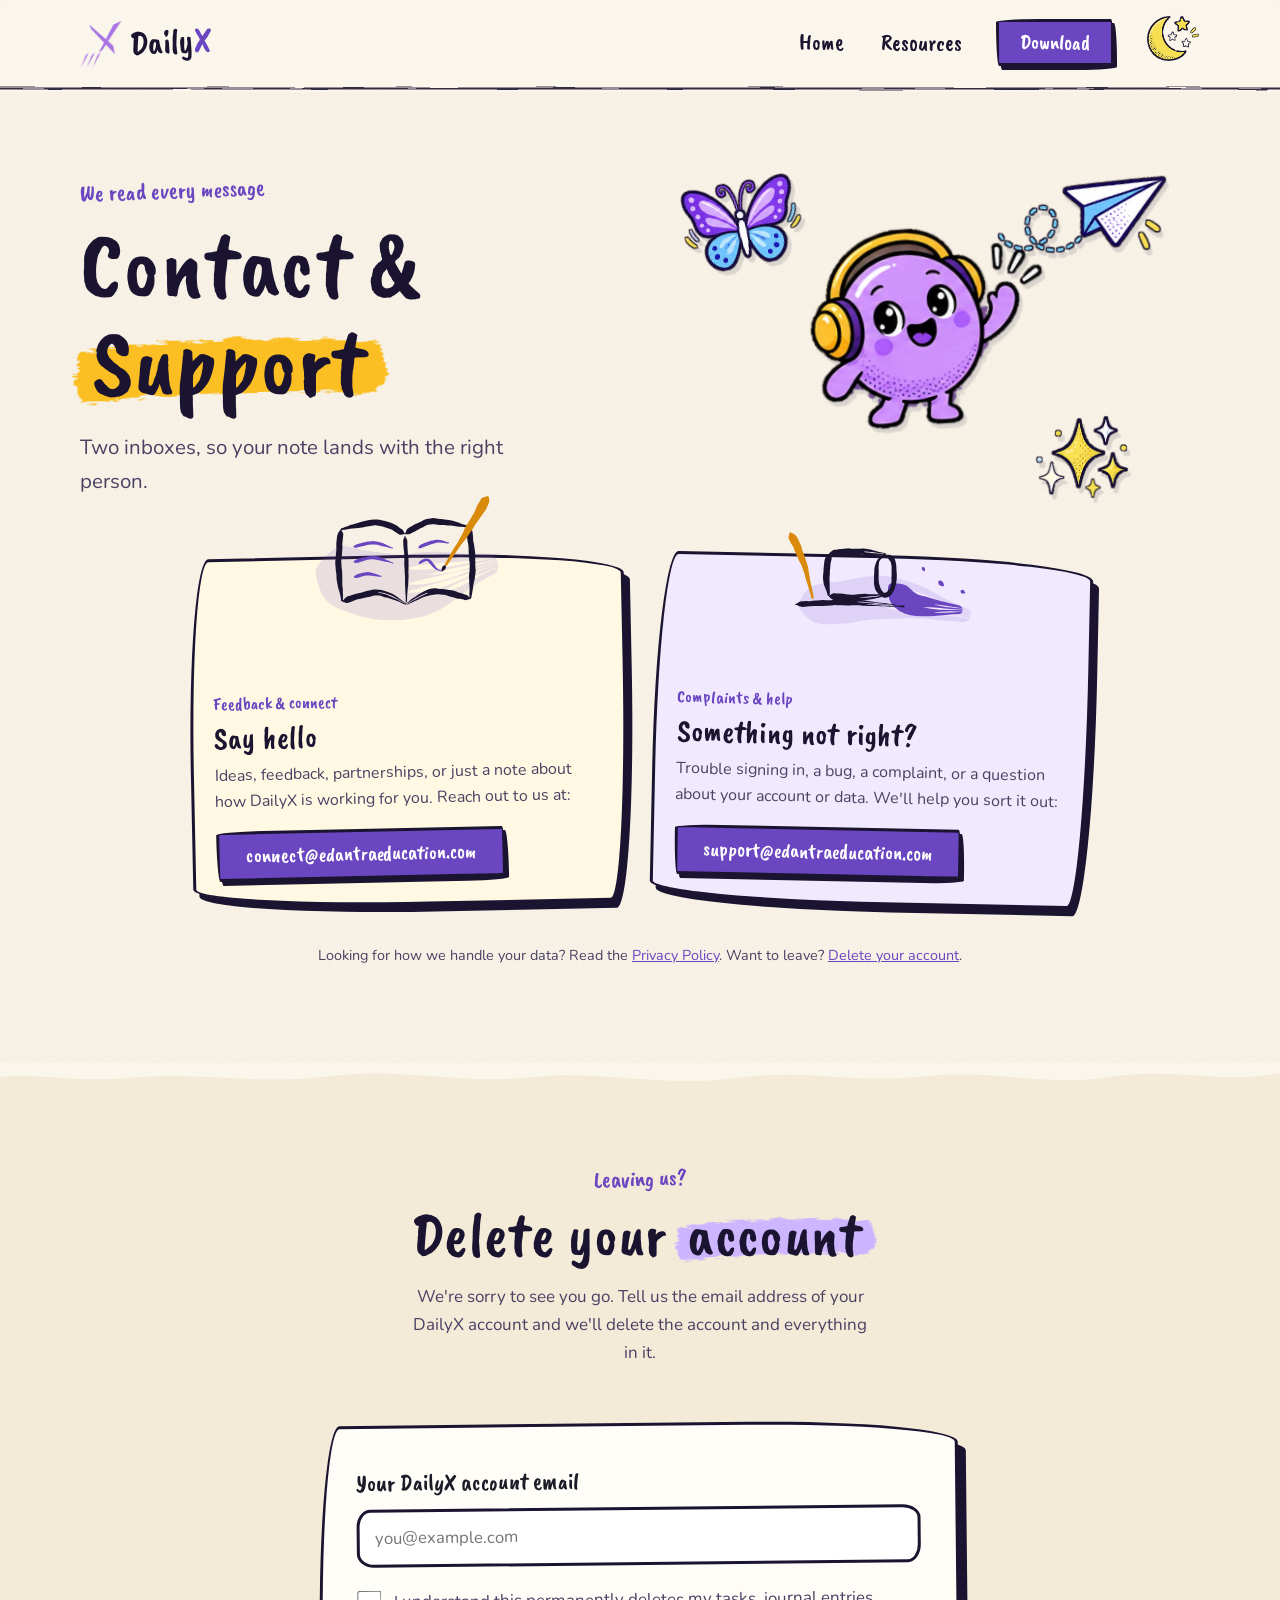
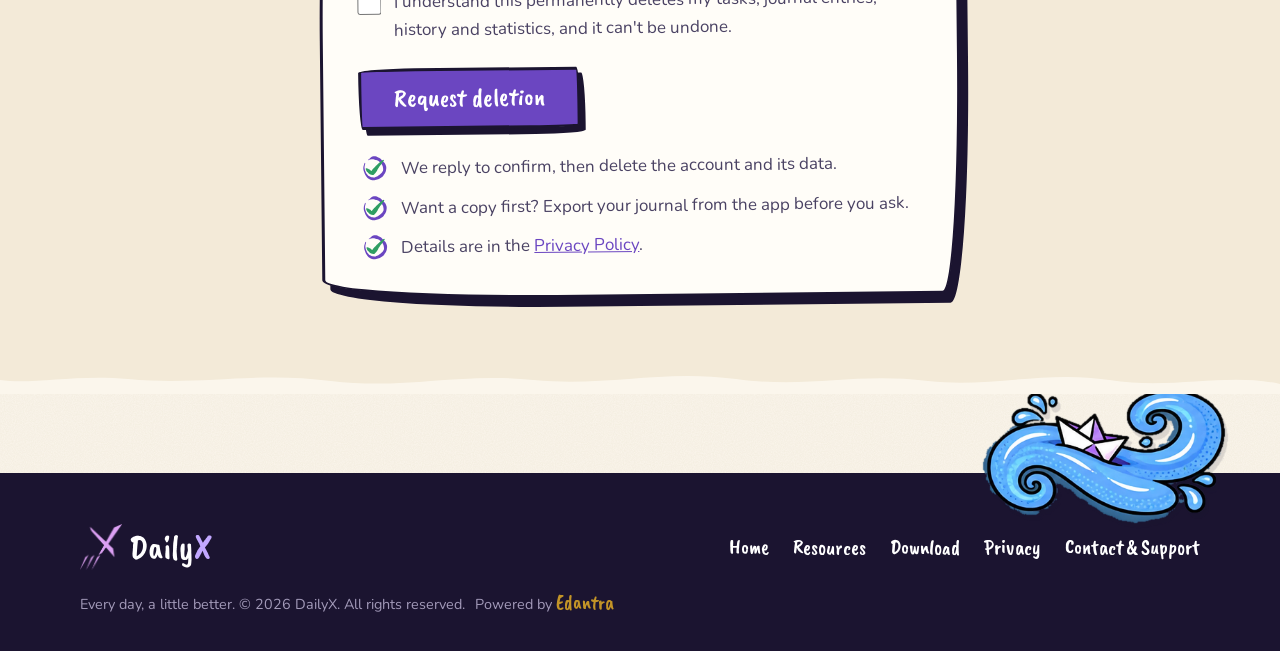
==== commit ba42e000: "Add an account deletion request form to Contact & Support A form takes the account email and a confi" ====
--- a/contact.html
+++ b/contact.html
@@ -69,7 +69,46 @@
             <p style="margin-top:1rem"><a class="btn small" href="mailto:support@edantraeducation.com">support@edantraeducation.com</a></p>
           </article>
         </div>
-        <p class="sample" style="margin-top:2.4rem">Looking for how we handle your data? Read the <a href="privacy.html">Privacy Policy</a>.</p>
+        <p class="sample" style="margin-top:2.4rem">Looking for how we handle your data? Read the <a href="privacy.html">Privacy Policy</a>. Want to leave? <a href="#delete-account">Delete your account</a>.</p>
+      </div>
+    </section>
+
+    <!-- Delete account -->
+    <section class="section tint torn-top torn-bottom" id="delete-account">
+      <div class="wrap">
+        <div class="section-head reveal">
+          <span class="eyebrow">Leaving us?</span>
+          <h2 class="paint in">Delete your <span class="swash lilac">account</span></h2>
+          <p>We're sorry to see you go. Tell us the email address of your DailyX account and we'll delete the account and everything in it.</p>
+        </div>
+
+        <div class="form-card reveal">
+          <form id="delete-form" novalidate>
+            <label class="field" for="del-email">Your DailyX account email</label>
+            <input id="del-email" name="email" type="email" inputmode="email" autocomplete="email" placeholder="you@example.com" required />
+            <p class="field-error" id="del-error" role="alert" hidden></p>
+
+            <label class="check">
+              <input id="del-confirm" type="checkbox" required />
+              <span>I understand this permanently deletes my tasks, journal entries, history and statistics, and it can't be undone.</span>
+            </label>
+
+            <button class="btn" type="submit">Request deletion</button>
+          </form>
+
+          <div class="form-done" id="del-done" hidden aria-live="polite">
+            <h3>Almost done — send the email</h3>
+            <p>Your email app should have opened with your request ready, addressed to <strong>connect@edantraeducation.com</strong>. Press <strong>Send</strong> to complete it. Send it from the address you signed up with, so we can match it to your account.</p>
+            <p class="small">Nothing opened? <button type="button" class="linkish" id="del-copy">Copy the request</button> and paste it into an email to <a href="mailto:connect@edantraeducation.com">connect@edantraeducation.com</a>.</p>
+            <button class="btn ghost small" type="button" id="del-again">Start over</button>
+          </div>
+
+          <ul class="bullets" style="margin-top:1.6rem">
+            <li data-check><span>We reply to confirm, then delete the account and its data.</span></li>
+            <li data-check><span>Want a copy first? Export your journal from the app before you ask.</span></li>
+            <li data-check><span>Details are in the <a href="privacy.html">Privacy Policy</a>.</span></li>
+          </ul>
+        </div>
       </div>
     </section>
   </main>
@@ -91,5 +130,35 @@
 
   <script src="assets/brush.js"></script>
   <script src="assets/site.js"></script>
+  <script>
+  (function () {
+    var form = document.getElementById('delete-form'); if (!form) return;
+    var email = document.getElementById('del-email'), box = document.getElementById('del-confirm');
+    var err = document.getElementById('del-error'), done = document.getElementById('del-done');
+    var TO = 'connect@edantraeducation.com', SUBJECT = 'DailyX account deletion request';
+    var text = '';
+    function body(addr) {
+      return 'Please delete my DailyX account and all of its data.\n\nAccount email: ' + addr +
+        '\nI understand this is permanent.\nRequested on: ' + new Date().toISOString().slice(0, 10) + '\n';
+    }
+    function fail(msg, el) { err.textContent = msg; err.hidden = false; el.focus(); }
+    form.addEventListener('submit', function (e) {
+      e.preventDefault(); err.hidden = true;
+      var addr = email.value.trim();
+      if (!/^[^\s@]+@[^\s@]+\.[^\s@]{2,}$/.test(addr)) return fail('Please enter the email address you signed up with.', email);
+      if (!box.checked) return fail('Please tick the box to confirm.', box);
+      text = body(addr);
+      form.hidden = true; done.hidden = false; done.scrollIntoView({ block: 'center', behavior: 'smooth' });
+      window.location.href = 'mailto:' + TO + '?subject=' + encodeURIComponent(SUBJECT) + '&body=' + encodeURIComponent(text);
+    });
+    document.getElementById('del-copy').addEventListener('click', function () {
+      var t = 'To: ' + TO + '\nSubject: ' + SUBJECT + '\n\n' + text, b = this;
+      var ok = function () { b.textContent = 'Copied!'; };
+      if (navigator.clipboard && navigator.clipboard.writeText) navigator.clipboard.writeText(t).then(ok, function () { window.prompt('Copy this request:', t); });
+      else window.prompt('Copy this request:', t);
+    });
+    document.getElementById('del-again').addEventListener('click', function () { done.hidden = true; form.hidden = false; form.reset(); email.focus(); });
+  })();
+  </script>
 </body>
 </html>
--- a/assets/site.css
+++ b/assets/site.css
@@ -772,3 +772,28 @@
 .site-footer .powered a:hover { color: #fff; }
 
 @media (max-width: 640px) { .cards[style*="repeat(2"] { grid-template-columns: 1fr !important; } }
+
+/* =====================================================================
+   Account deletion form
+   ===================================================================== */
+#delete-account { scroll-margin-top: 4rem; }
+.form-card {
+  max-width: 640px; margin-inline: auto; background: var(--card); border: 3px solid var(--ink);
+  border-radius: var(--wobble-2); box-shadow: 8px 9px 0 var(--ink); padding: clamp(1.3rem, 4vw, 2.2rem);
+  --text: #1c1c28; --soft: #4a4263; --accent: #6b46c1; color: var(--text); rotate: -.6deg;
+}
+.form-card h3 { margin-bottom: 0.5rem; }
+.form-card p { color: var(--soft); }
+.form-card p.small { font-size: 0.95rem; margin: 0.8rem 0 1.2rem; }
+.form-card [hidden] { display: none !important; }
+.field { display: block; font-family: var(--brush); font-size: 1.5rem; margin-bottom: 0.4rem; }
+.form-card input[type='email'] {
+  width: 100%; font: inherit; font-size: 1.05rem; color: #1c1c28; background: #fff; border: 3px solid var(--ink);
+  border-radius: 14px 18px 13px 17px / 17px 13px 18px 14px; padding: 0.75rem 0.95rem; min-height: 52px;
+}
+.form-card input[type='email']:focus { outline: 3px dashed var(--purple); outline-offset: 3px; }
+.field-error { color: #b3261e !important; font-weight: 700; margin-top: 0.6rem; }
+.check { display: flex; gap: 0.75rem; align-items: flex-start; margin: 1.3rem 0 1.5rem; cursor: pointer; color: var(--soft); }
+.check input { flex: none; width: 24px; height: 24px; margin-top: 2px; accent-color: var(--purple); }
+.linkish { font: inherit; color: var(--accent); background: none; border: 0; padding: 0; text-decoration: underline; cursor: pointer; }
+@media (max-width: 640px) { .form-card { rotate: 0deg; } }
